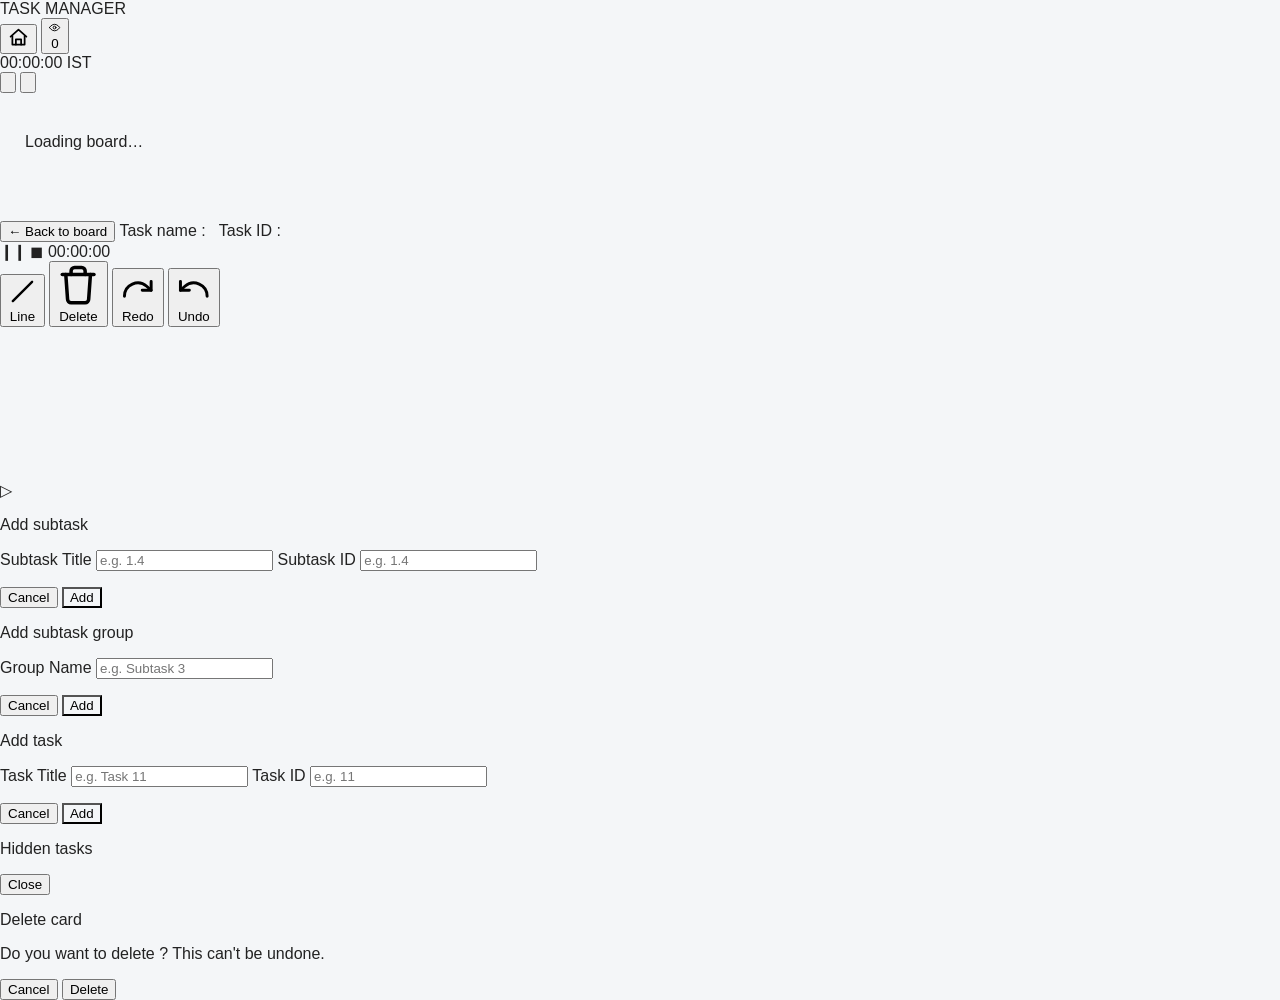
==== index.html @ 80aeee88 "Revise index.html for Task Manager QA Updated the HTML structure for the Task Manager with new eleme" ====
<!DOCTYPE html>
<html lang="en">
<head>
<meta charset="UTF-8">
<meta name="viewport" content="width=device-width, initial-scale=1.0">
<title>Task Manager QA</title>
<link rel="preconnect" href="https://fonts.googleapis.com">
<link href="https://fonts.googleapis.com/css2?family=Space+Grotesk:wght@500;600;700&family=Inter:wght@400;500;600&family=JetBrains+Mono:wght@400;500;700&display=swap" rel="stylesheet">
<link rel="stylesheet" href="style.css">
</head>
<body>

<div class="topbar">
    <div class="brand"><span class=""></span>TASK MANAGER</div>
    <div class="icon-bar">
      <button class="icon-btn" id="homeBtn" title="Home">
         <svg viewBox="0 0 24 24" fill="none" stroke="currentColor" stroke-width="2" stroke-linecap="round" stroke-linejoin="round" style="width:21px; height:21px;">
    <path d="M3 11l9-8 9 8"/>
    <path d="M5 10v10h14V10"/>
    <path d="M9 20v-6h6v6"/>
  </svg>
</button>
      <button class="icon-btn" id="eyeBtn" title="Hidden tasks">
        <svg viewBox="0 0 24 24" fill="none" stroke="currentColor" stroke-width="2" stroke-linecap="round" stroke-linejoin="round"><path d="M1 12s4-7 11-7 11 7 11 7-4 7-11 7-11-7-11-7z"/><circle cx="12" cy="12" r="3"/></svg>
        <span class="badge-count hidden" id="hiddenBadgeCount">0</span>
      </button>
      <div class="ist-clock">
        <span class="ist-time" id="istTime">00:00:00</span>
        <span class="ist-label">IST</span>
      </div>
      <button class="icon-btn" id="reportBtn" title="Reports">
        <svg viewBox="0 0 24 24" fill="none" stroke="currentColor" stroke-width="2" stroke-linecap="round" stroke-linejoin="round"><line x1="18" y1="20" x2="18" y2="10"/><line x1="12" y1="20" x2="12" y2="4"/><line x1="6" y1="20" x2="6" y2="14"/></svg>
      </button>
      <button class="icon-btn" id="settingsBtn" title="Settings">
        <svg viewBox="0 0 24 24" fill="none" stroke="currentColor" stroke-width="2" stroke-linecap="round" stroke-linejoin="round"><circle cx="12" cy="12" r="3"/><path d="M19.4 15a1.65 1.65 0 0 0 .33 1.82l.06.06a2 2 0 1 1-2.83 2.83l-.06-.06a1.65 1.65 0 0 0-1.82-.33 1.65 1.65 0 0 0-1 1.51V21a2 2 0 0 1-4 0v-.09A1.65 1.65 0 0 0 9 19.4a1.65 1.65 0 0 0-1.82.33l-.06.06a2 2 0 1 1-2.83-2.83l.06-.06a1.65 1.65 0 0 0 .33-1.82 1.65 1.65 0 0 0-1.51-1H3a2 2 0 0 1 0-4h.09A1.65 1.65 0 0 0 4.6 9a1.65 1.65 0 0 0-.33-1.82l-.06-.06a2 2 0 1 1 2.83-2.83l.06.06a1.65 1.65 0 0 0 1.82.33H9a1.65 1.65 0 0 0 1-1.51V3a2 2 0 0 1 4 0v.09a1.65 1.65 0 0 0 1 1.51 1.65 1.65 0 0 0 1.82-.33l.06-.06a2 2 0 1 1 2.83 2.83l-.06.06a1.65 1.65 0 0 0-.33 1.82V9a1.65 1.65 0 0 0 1.51 1H21a2 2 0 0 1 0 4h-.09a1.65 1.65 0 0 0-1.51 1z"/></svg>
      </button>
    </div>
  </div>
</div>

<div class="board" id="board">
  <div class="empty-hint" style="grid-column: 1 / -1; padding: 40px 0;">Loading board…</div>
</div>

<div class="detail-view hidden" id="detailView">
  <div class="detail-subheader">
    <button class="detail-back" id="detailBackBtn">&larr; Back to board</button>
    <span class="detail-field-label">Task name :</span>
    <span class="detail-field-value" id="detailTaskName">&nbsp;</span>
    <span class="detail-field-label">Task ID :</span>
    <span class="detail-field-value" id="detailTaskId">&nbsp;</span>
    <div class="status-dots">
      <span class="sdot filled-black"></span>
      <span class="sdot outline sicon">&#10073;&#10073;</span>
      <span class="sdot filled-black" style="background:transparent; color:var(--red);"><span class="sicon">&#9724;</span></span>
      <span class="sdot filled-black"></span>
      <span class="status-timer-pill" id="detailTimerPill">00:00:00</span>
    </div>
  </div>

  <div class="detail-body">
    <div class="subtask-sidebar" id="subtaskSidebar"></div>

    <div class="tool-rail">
      <button class="tool-btn" id="toolLine" data-tool="line">
        <svg viewBox="0 0 24 24" fill="none" stroke="currentColor" stroke-width="2" stroke-linecap="round"><line x1="4" y1="20" x2="20" y2="4"/></svg>
        Line
      </button>
      <button class="tool-btn" id="toolDelete" data-tool="delete">
        <svg viewBox="0 0 24 24" fill="none" stroke="currentColor" stroke-width="2" stroke-linecap="round" stroke-linejoin="round"><path d="M3 6h18"/><path d="M8 6V4a2 2 0 0 1 2-2h4a2 2 0 0 1 2 2v2"/><path d="M19 6l-1 14a2 2 0 0 1-2 2H8a2 2 0 0 1-2-2L5 6"/></svg>
        Delete
      </button>
      <button class="tool-btn" id="toolRedo">
        <svg viewBox="0 0 24 24" fill="none" stroke="currentColor" stroke-width="2" stroke-linecap="round" stroke-linejoin="round"><path d="M21 7v6h-6"/><path d="M3 17a9 9 0 0 1 15-6.7L21 13"/></svg>
        Redo
      </button>
      <button class="tool-btn" id="toolUndo">
        <svg viewBox="0 0 24 24" fill="none" stroke="currentColor" stroke-width="2" stroke-linecap="round" stroke-linejoin="round"><path d="M3 7v6h6"/><path d="M21 17a9 9 0 0 0-15-6.7L3 13"/></svg>
        Undo
      </button>
    </div>

    <div class="canvas-area">
      <canvas id="taskCanvas"></canvas>
    </div>

    <div class="detail-right-panel" id="detailRightPanel">
      <span class="panel-toggle" id="panelToggleIcon">&#9655;</span>
    </div>
  </div>
</div>

<div class="modal-overlay hidden" id="addSubtaskModal">
  <div class="modal-box">
    <p class="modal-title">Add subtask</p>
    <div class="modal-body">
      <label class="field-label" for="addSubtaskTitleInput">Subtask Title</label>
      <input type="text" class="field-input" id="addSubtaskTitleInput" placeholder="e.g. 1.4" />
      <label class="field-label" for="addSubtaskIdInput">Subtask ID</label>
      <input type="text" class="field-input mono" id="addSubtaskIdInput" placeholder="e.g. 1.4" />
      <p class="field-error" id="addSubtaskError"></p>
    </div>
    <div class="modal-actions">
      <button class="modal-cancel" id="addSubtaskModalCancel">Cancel</button>
      <button class="modal-confirm" id="addSubtaskModalConfirm" style="background:var(--blue);">Add</button>
    </div>
  </div>
</div>

<div class="modal-overlay hidden" id="addGroupModal">
  <div class="modal-box">
    <p class="modal-title">Add subtask group</p>
    <div class="modal-body">
      <label class="field-label" for="addGroupNameInput">Group Name</label>
      <input type="text" class="field-input" id="addGroupNameInput" placeholder="e.g. Subtask 3" />
      <p class="field-error" id="addGroupError"></p>
    </div>
    <div class="modal-actions">
      <button class="modal-cancel" id="addGroupModalCancel">Cancel</button>
      <button class="modal-confirm" id="addGroupModalConfirm" style="background:var(--blue);">Add</button>
    </div>
  </div>
</div>

<div class="modal-overlay hidden" id="addTaskModal">
  <div class="modal-box">
    <p class="modal-title">Add task</p>
    <div class="modal-body">
      <label class="field-label" for="addTaskTitleInput">Task Title</label>
      <input type="text" class="field-input" id="addTaskTitleInput" placeholder="e.g. Task 11" />
      <label class="field-label" for="addTaskIdInput">Task ID</label>
      <input type="number" class="field-input mono" id="addTaskIdInput" placeholder="e.g. 11" />
      <p class="field-error" id="addTaskError"></p>
    </div>
    <div class="modal-actions">
      <button class="modal-cancel" id="addTaskModalCancel">Cancel</button>
      <button class="modal-confirm" id="addTaskModalConfirm" style="background:var(--blue);">Add</button>
    </div>
  </div>
</div>

<div class="modal-overlay hidden" id="hiddenModal">
  <div class="modal-box">
    <p class="modal-title">Hidden tasks</p>
    <div class="hidden-list" id="hiddenList"></div>
    <div class="modal-actions">
      <button class="modal-cancel" id="hiddenModalClose">Close</button>
    </div>
  </div>
</div>

<div class="modal-overlay hidden" id="confirmModal">
  <div class="modal-box">
    <p class="modal-title">Delete card</p>
    <p class="modal-body">Do you want to delete <strong id="confirmModalTitle"></strong>? This can't be undone.</p>
    <div class="modal-actions">
      <button class="modal-cancel" id="confirmModalCancel">Cancel</button>
      <button class="modal-confirm" id="confirmModalConfirm">Delete</button>
    </div>
  </div>
</div>

<script src="script.js"></script>
</body>
</html>
---- style.css ----
/* =========================
BASIC SETTINGS
========================= */

* {
  box-sizing: border-box;
  }

body {
margin: 0;
font-family: Arial, sans-serif;
background: #f4f6f8;
color: #222;
}

/* =========================
HEADER
========================= */

.header {
background: #0b6bff;
color: white;
padding: 18px 30px;

```
display: flex;
justify-content: space-between;
align-items: center;
```

}

.header h1 {
margin: 0;
font-size: 22px;
}

.header p {
margin: 5px 0 0;
opacity: 0.8;
font-size: 13px;
}

.clear-all-btn,
.back-button {
background: white;
color: #0b6bff;
border: none;
padding: 10px 16px;
border-radius: 6px;
cursor: pointer;
font-weight: bold;
text-decoration: none;
}

/* =========================
ADD TASK
========================= */

.add-task-section {
padding: 25px;
display: flex;
justify-content: center;
gap: 10px;
}

.add-task-section input {
width: 320px;
padding: 12px;
border: 1px solid #ccc;
border-radius: 7px;
font-size: 15px;
}

.add-task-section button {
padding: 12px 20px;
border: none;
background: #0b6bff;
color: white;
border-radius: 7px;
cursor: pointer;
font-weight: bold;
}

/* =========================
TASK BOARD
========================= */

.board {
display: grid;
grid-template-columns: repeat(4, 1fr);
gap: 20px;
padding: 0 25px 30px;
}

.column {
background: white;
border-radius: 10px;
padding: 12px;
min-height: 400px;
box-shadow: 0 2px 10px rgba(0, 0, 0, 0.08);
}

/* =========================
COLUMN HEADERS
========================= */

.column-header {
padding: 12px;
border-radius: 7px;

```
display: flex;
justify-content: space-between;
align-items: center;
```

}

.column-header h2 {
margin: 0;
font-size: 16px;
}

.column-header span {
background: white;
color: #222;
padding: 4px 9px;
border-radius: 50%;
font-size: 12px;
font-weight: bold;
}

.backlog-header {
background: #ffdddd;
}

.assigned-header {
background: #ffe8b3;
}

.checkout-header {
background: #c9f7e5;
}

.completed-header {
background: #b8efc9;
}

/* =========================
TASK CARD
========================= */

.task-card {
background: #f8f9fa;
border: 1px solid #ddd;
padding: 15px;
border-radius: 8px;
margin-top: 12px;
transition: 0.2s;
}

.task-card:hover {
transform: translateY(-2px);
}

.task-card h3 {
margin: 0 0 8px;
color: #0b6bff;
cursor: pointer;
}

.task-card p {
margin: 0 0 12px;
font-size: 12px;
color: #666;
}

/* =========================
TASK BUTTONS
========================= */

.task-actions {
display: flex;
gap: 6px;
flex-wrap: wrap;
}

.task-actions button {
border: none;
padding: 7px 10px;
border-radius: 5px;
cursor: pointer;
font-size: 12px;
}

.move-button {
background: #0b6bff;
color: white;
}

.delete-button {
background: #e5484d;
color: white;
}

/* =========================
TASK DETAILS PAGE
========================= */

.details-container {
display: flex;
justify-content: center;
padding: 50px 20px;
}

.details-card {
background: white;
width: 100%;
max-width: 550px;
padding: 30px;
border-radius: 12px;
box-shadow: 0 3px 15px rgba(0, 0, 0, 0.1);
}

.details-card h2 {
margin-top: 0;
color: #0b6bff;
}

.detail-row {
padding: 15px 0;
border-bottom: 1px solid #eee;

```
display: flex;
justify-content: space-between;
```

}

.back-main-btn {
margin-top: 25px;
padding: 11px 18px;
border: none;
background: #0b6bff;
color: white;
border-radius: 6px;
cursor: pointer;
}

/* =========================
MOBILE RESPONSIVE
========================= */

@media (max-width: 1000px) {
.board {
grid-template-columns: repeat(2, 1fr);
}
}

@media (max-width: 600px) {

```
.header {
    padding: 15px;
}

.board {
    grid-template-columns: 1fr;
    padding: 0 15px 20px;
}

.add-task-section {
    flex-direction: column;
    padding: 20px 15px;
}

.add-task-section input {
    width: 100%;
}
```

}
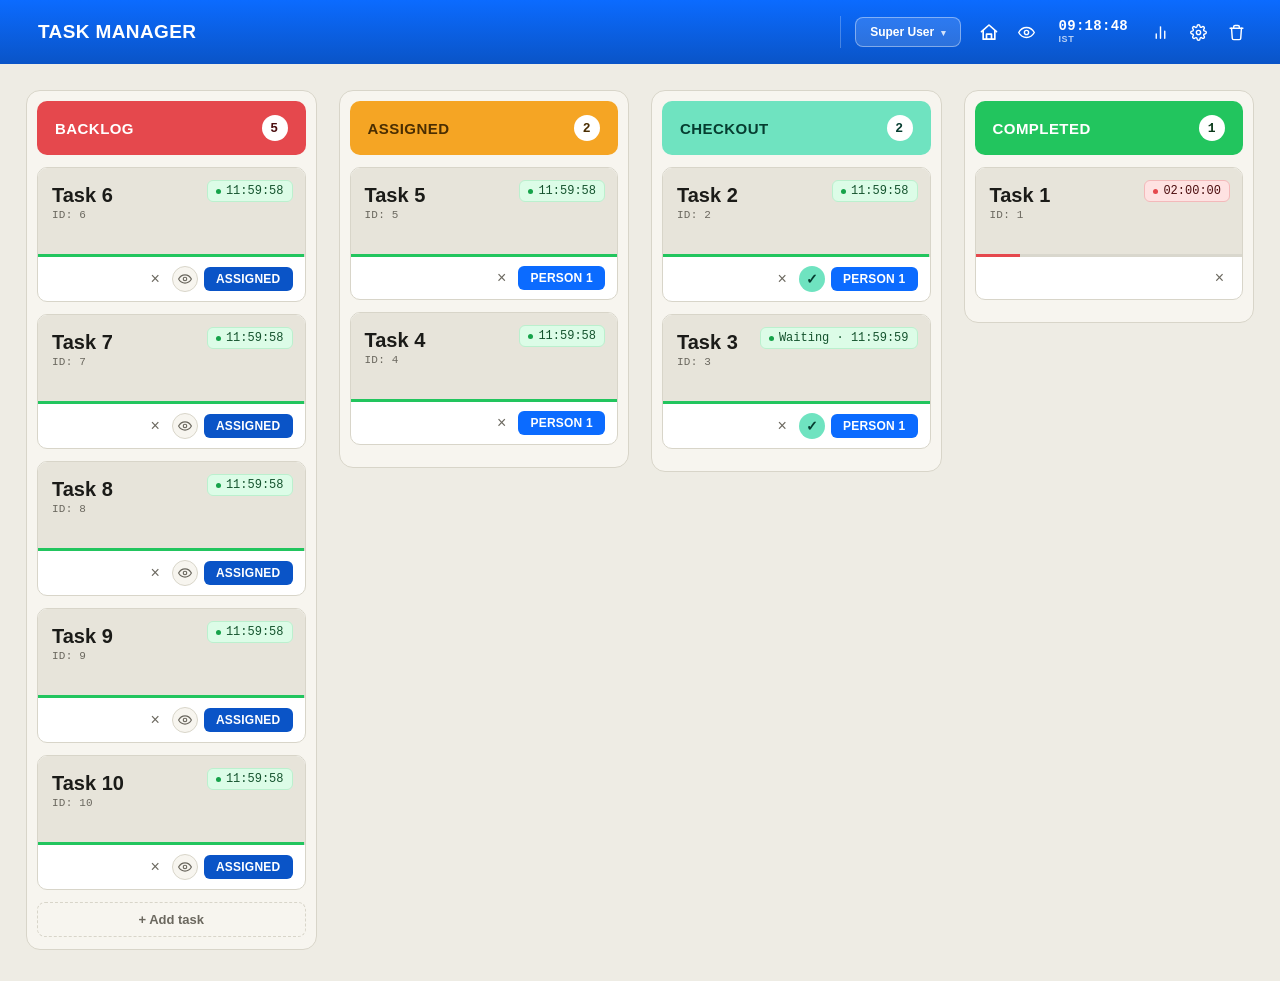
==== commit e8761d8e: "Add files via upload" ====
--- a/index.html
+++ b/index.html
@@ -11,8 +11,15 @@
 <body>
 
 <div class="topbar">
-    <div class="brand"><span class=""></span>TASK MANAGER</div>
+    <div class="brand" id="brandLogo" title="Go to board"><span class=""></span>TASK MANAGER</div>
     <div class="icon-bar">
+      <div class="role-toggle" id="roleToggle">
+        <button class="role-locked-btn" id="roleLockedBtn">Super User</button>
+        <div class="role-options hidden" id="roleOptions">
+          <button class="role-btn" id="roleSuperBtn" data-role="super">Super User</button>
+          <button class="role-btn" id="roleUserBtn" data-role="user">User</button>
+        </div>
+      </div>
       <button class="icon-btn" id="homeBtn" title="Home">
          <svg viewBox="0 0 24 24" fill="none" stroke="currentColor" stroke-width="2" stroke-linecap="round" stroke-linejoin="round" style="width:21px; height:21px;">
     <path d="M3 11l9-8 9 8"/>
@@ -34,6 +41,10 @@
       <button class="icon-btn" id="settingsBtn" title="Settings">
         <svg viewBox="0 0 24 24" fill="none" stroke="currentColor" stroke-width="2" stroke-linecap="round" stroke-linejoin="round"><circle cx="12" cy="12" r="3"/><path d="M19.4 15a1.65 1.65 0 0 0 .33 1.82l.06.06a2 2 0 1 1-2.83 2.83l-.06-.06a1.65 1.65 0 0 0-1.82-.33 1.65 1.65 0 0 0-1 1.51V21a2 2 0 0 1-4 0v-.09A1.65 1.65 0 0 0 9 19.4a1.65 1.65 0 0 0-1.82.33l-.06.06a2 2 0 1 1-2.83-2.83l.06-.06a1.65 1.65 0 0 0 .33-1.82 1.65 1.65 0 0 0-1.51-1H3a2 2 0 0 1 0-4h.09A1.65 1.65 0 0 0 4.6 9a1.65 1.65 0 0 0-.33-1.82l-.06-.06a2 2 0 1 1 2.83-2.83l.06.06a1.65 1.65 0 0 0 1.82.33H9a1.65 1.65 0 0 0 1-1.51V3a2 2 0 0 1 4 0v.09a1.65 1.65 0 0 0 1 1.51 1.65 1.65 0 0 0 1.82-.33l.06-.06a2 2 0 1 1 2.83 2.83l-.06.06a1.65 1.65 0 0 0-.33 1.82V9a1.65 1.65 0 0 0 1.51 1H21a2 2 0 0 1 0 4h-.09a1.65 1.65 0 0 0-1.51 1z"/></svg>
       </button>
+      <button class="icon-btn" id="trashBtn" title="Deleted tasks">
+        <svg viewBox="0 0 24 24" fill="none" stroke="currentColor" stroke-width="2" stroke-linecap="round" stroke-linejoin="round"><path d="M3 6h18"/><path d="M8 6V4a2 2 0 0 1 2-2h4a2 2 0 0 1 2 2v2"/><path d="M19 6l-1 14a2 2 0 0 1-2 2H8a2 2 0 0 1-2-2L5 6"/></svg>
+        <span class="badge-count hidden" id="trashBadgeCount">0</span>
+      </button>
     </div>
   </div>
 </div>
@@ -44,7 +55,6 @@
 
 <div class="detail-view hidden" id="detailView">
   <div class="detail-subheader">
-    <button class="detail-back" id="detailBackBtn">&larr; Back to board</button>
     <span class="detail-field-label">Task name :</span>
     <span class="detail-field-value" id="detailTaskName">&nbsp;</span>
     <span class="detail-field-label">Task ID :</span>
@@ -54,8 +64,16 @@
       <span class="sdot outline sicon">&#10073;&#10073;</span>
       <span class="sdot filled-black" style="background:transparent; color:var(--red);"><span class="sicon">&#9724;</span></span>
       <span class="sdot filled-black"></span>
-      <span class="status-timer-pill" id="detailTimerPill">00:00:00</span>
-    </div>
+    </div>
+  </div>
+
+  <div class="measure-toolbar">
+    <span class="measure-label">Task timer:</span>
+    <span class="measure-timer-display" id="measureTimerDisplay">00:00:00</span>
+    <button class="measure-btn" id="measureStartBtn">Start</button>
+    <button class="measure-btn" id="measurePauseBtn" disabled>Pause</button>
+    <button class="measure-btn" id="measureStopBtn" disabled>Stop</button>
+    <button class="measure-btn" id="measureResetBtn">Reset</button>
   </div>
 
   <div class="detail-body">
@@ -149,13 +167,70 @@
   </div>
 </div>
 
+<div class="modal-overlay hidden" id="trashModal">
+  <div class="modal-box">
+    <p class="modal-title">Deleted tasks</p>
+    <div class="hidden-list" id="trashList"></div>
+    <div class="modal-actions">
+      <button class="modal-cancel" id="trashModalClose">Close</button>
+    </div>
+  </div>
+</div>
+
 <div class="modal-overlay hidden" id="confirmModal">
   <div class="modal-box">
     <p class="modal-title">Delete card</p>
-    <p class="modal-body">Do you want to delete <strong id="confirmModalTitle"></strong>? This can't be undone.</p>
+    <p class="modal-body">Do you want to delete <strong id="confirmModalTitle"></strong>? It will be moved to the trash.</p>
     <div class="modal-actions">
       <button class="modal-cancel" id="confirmModalCancel">Cancel</button>
       <button class="modal-confirm" id="confirmModalConfirm">Delete</button>
+    </div>
+  </div>
+</div>
+
+<div class="modal-overlay hidden" id="assignRequiredModal">
+  <div class="modal-box">
+    <p class="modal-title">Task not assigned</p>
+    <p class="modal-body">Please assign this task before drawing on the canvas.</p>
+    <div class="modal-actions">
+      <button class="modal-confirm" id="assignRequiredOk" style="background:var(--blue);">OK</button>
+    </div>
+  </div>
+</div>
+
+<div class="modal-overlay hidden" id="reportModal">
+  <div class="modal-box modal-box-lg">
+    <p class="modal-title">Board report</p>
+    <div class="modal-scroll-body">
+      <div id="reportSummary"></div>
+
+      <p class="report-section-title">Shifts</p>
+      <div class="shift-add-row">
+        <div class="shift-field">
+          <label for="shiftFromInput">From</label>
+          <input type="time" id="shiftFromInput" />
+        </div>
+        <div class="shift-field">
+          <label for="shiftToInput">To</label>
+          <input type="time" id="shiftToInput" />
+        </div>
+        <button class="add-shift-btn" id="addShiftBtn">+ Add Shift</button>
+      </div>
+      <p class="shift-error" id="shiftError"></p>
+      <div class="shift-list" id="shiftList"></div>
+    </div>
+    <div class="modal-actions">
+      <button class="modal-cancel" id="reportModalClose">Close</button>
+    </div>
+  </div>
+</div>
+
+<div class="modal-overlay hidden" id="permissionNoticeModal">
+  <div class="modal-box">
+    <p class="modal-title">Permission required</p>
+    <p class="modal-body" id="permissionNoticeBody">Only Super User can do this.</p>
+    <div class="modal-actions">
+      <button class="modal-confirm" id="permissionNoticeOk" style="background:var(--blue);">OK</button>
     </div>
   </div>
 </div>
--- a/style.css
+++ b/style.css
@@ -1,284 +1,829 @@
-/* =========================
-BASIC SETTINGS
-========================= */
-
-* {
-  box-sizing: border-box;
-  }
-
-body {
-margin: 0;
-font-family: Arial, sans-serif;
-background: #f4f6f8;
-color: #222;
-}
-
-/* =========================
-HEADER
-========================= */
-
-.header {
-background: #0b6bff;
-color: white;
-padding: 18px 30px;
-
-```
-display: flex;
-justify-content: space-between;
-align-items: center;
-```
-
-}
-
-.header h1 {
-margin: 0;
-font-size: 22px;
-}
-
-.header p {
-margin: 5px 0 0;
-opacity: 0.8;
-font-size: 13px;
-}
-
-.clear-all-btn,
-.back-button {
-background: white;
-color: #0b6bff;
-border: none;
-padding: 10px 16px;
-border-radius: 6px;
-cursor: pointer;
-font-weight: bold;
-text-decoration: none;
-}
-
-/* =========================
-ADD TASK
-========================= */
-
-.add-task-section {
-padding: 25px;
-display: flex;
-justify-content: center;
-gap: 10px;
-}
-
-.add-task-section input {
-width: 320px;
-padding: 12px;
-border: 1px solid #ccc;
-border-radius: 7px;
-font-size: 15px;
-}
-
-.add-task-section button {
-padding: 12px 20px;
-border: none;
-background: #0b6bff;
-color: white;
-border-radius: 7px;
-cursor: pointer;
-font-weight: bold;
-}
-
-/* =========================
-TASK BOARD
-========================= */
-
-.board {
-display: grid;
-grid-template-columns: repeat(4, 1fr);
-gap: 20px;
-padding: 0 25px 30px;
-}
-
-.column {
-background: white;
-border-radius: 10px;
-padding: 12px;
-min-height: 400px;
-box-shadow: 0 2px 10px rgba(0, 0, 0, 0.08);
-}
-
-/* =========================
-COLUMN HEADERS
-========================= */
-
-.column-header {
-padding: 12px;
-border-radius: 7px;
-
-```
-display: flex;
-justify-content: space-between;
-align-items: center;
-```
-
-}
-
-.column-header h2 {
-margin: 0;
-font-size: 16px;
-}
-
-.column-header span {
-background: white;
-color: #222;
-padding: 4px 9px;
-border-radius: 50%;
-font-size: 12px;
-font-weight: bold;
-}
-
-.backlog-header {
-background: #ffdddd;
-}
-
-.assigned-header {
-background: #ffe8b3;
-}
-
-.checkout-header {
-background: #c9f7e5;
-}
-
-.completed-header {
-background: #b8efc9;
-}
-
-/* =========================
-TASK CARD
-========================= */
-
-.task-card {
-background: #f8f9fa;
-border: 1px solid #ddd;
-padding: 15px;
-border-radius: 8px;
-margin-top: 12px;
-transition: 0.2s;
-}
-
-.task-card:hover {
-transform: translateY(-2px);
-}
-
-.task-card h3 {
-margin: 0 0 8px;
-color: #0b6bff;
-cursor: pointer;
-}
-
-.task-card p {
-margin: 0 0 12px;
-font-size: 12px;
-color: #666;
-}
-
-/* =========================
-TASK BUTTONS
-========================= */
-
-.task-actions {
-display: flex;
-gap: 6px;
-flex-wrap: wrap;
-}
-
-.task-actions button {
-border: none;
-padding: 7px 10px;
-border-radius: 5px;
-cursor: pointer;
-font-size: 12px;
-}
-
-.move-button {
-background: #0b6bff;
-color: white;
-}
-
-.delete-button {
-background: #e5484d;
-color: white;
-}
-
-/* =========================
-TASK DETAILS PAGE
-========================= */
-
-.details-container {
-display: flex;
-justify-content: center;
-padding: 50px 20px;
-}
-
-.details-card {
-background: white;
-width: 100%;
-max-width: 550px;
-padding: 30px;
-border-radius: 12px;
-box-shadow: 0 3px 15px rgba(0, 0, 0, 0.1);
-}
-
-.details-card h2 {
-margin-top: 0;
-color: #0b6bff;
-}
-
-.detail-row {
-padding: 15px 0;
-border-bottom: 1px solid #eee;
-
-```
-display: flex;
-justify-content: space-between;
-```
-
-}
-
-.back-main-btn {
-margin-top: 25px;
-padding: 11px 18px;
-border: none;
-background: #0b6bff;
-color: white;
-border-radius: 6px;
-cursor: pointer;
-}
-
-/* =========================
-MOBILE RESPONSIVE
-========================= */
-
-@media (max-width: 1000px) {
-.board {
-grid-template-columns: repeat(2, 1fr);
-}
-}
-
-@media (max-width: 600px) {
-
-```
-.header {
-    padding: 15px;
-}
-
-.board {
-    grid-template-columns: 1fr;
-    padding: 0 15px 20px;
-}
-
-.add-task-section {
-    flex-direction: column;
-    padding: 20px 15px;
-}
-
-.add-task-section input {
-    width: 100%;
-}
-```
-
-}
+:root{
+    --bg: #EEECE4;
+    --panel: #F7F5EF;
+    --card: #FFFFFF;
+    --card-body: #E7E4DA;
+    --ink: #1B1B18;
+    --ink-soft: #6B685F;
+    --line: #D8D5C9;
+    --blue: #0B6BFF;
+    --blue-dark: #0A54C7;
+
+    --red: #E5484D;
+    --red-ink: #4B0D0F;
+    --amber: #F5A524;
+    --amber-ink: #4A2E02;
+    --mint: #6FE3C0;
+    --mint-ink: #063D30;
+    --green: #22C55E;
+    --green-ink: #0B3A1B;
+  }
+
+  *{box-sizing:border-box;}
+  html,body{margin:0;padding:0;}
+  body{
+    background:var(--bg);
+    font-family:'Inter',sans-serif;
+    color:var(--ink);
+    min-height:100vh;
+  }
+
+  .topbar{
+    background:var(--blue);
+    background-image:linear-gradient(180deg,var(--blue),var(--blue-dark));
+    padding:16px 28px;
+    display:flex;
+    align-items:center;
+    justify-content:space-between;
+    color:#fff;
+  }
+  .topbar .brand{
+    display:flex;
+    align-items:center;
+    gap:10px;
+    font-family:'Space Grotesk',sans-serif;
+    font-weight:700;
+    font-size:19px;
+    letter-spacing:0.02em;
+    cursor:pointer;
+  }
+  .brand .dot{
+    width:9px;height:9px;border-radius:50%;
+    background:#fff;
+    animation:pulse 1.6s ease-in-out infinite;
+  }
+  @keyframes pulse{
+    0%,100%{opacity:1; box-shadow:0 0 0 0 rgba(255,255,255,0.5);}
+    50%{opacity:0.55; box-shadow:0 0 0 6px rgba(255,255,255,0);}
+  }
+  .topbar .clock{
+    font-family:'JetBrains Mono',monospace;
+    font-size:14px;
+    letter-spacing:0.03em;
+    opacity:0.92;
+  }
+
+  .icon-bar{
+    display:flex;
+    align-items:center;
+    gap:6px;
+    margin-left:6px;
+    padding-left:14px;
+    border-left:1px solid rgba(255,255,255,0.25);
+  }
+  .icon-btn{
+    width:32px; height:32px;
+    border-radius:8px;
+    border:none;
+    background:transparent;
+    color:#fff;
+    display:flex;
+    align-items:center;
+    justify-content:center;
+    cursor:pointer;
+    transition:background 0.15s ease;
+  }
+  .icon-btn:hover{ background:rgba(255,255,255,0.16); }
+  .icon-btn svg{ width:17px; height:17px; }
+
+  .role-toggle{
+    position:relative;
+    margin-right:6px;
+  }
+  .role-locked-btn{
+    border:1px solid rgba(255,255,255,0.4);
+    background:rgba(255,255,255,0.14);
+    color:#fff;
+    font-size:12px;
+    font-weight:600;
+    padding:7px 14px;
+    border-radius:8px;
+    cursor:pointer;
+    white-space:nowrap;
+  }
+  .role-locked-btn:hover{ background:rgba(255,255,255,0.22); }
+  .role-caret{ font-size:9px; margin-left:3px; opacity:0.8; }
+  .role-options{
+    position:absolute;
+    top:calc(100% + 6px);
+    right:0;
+    background:#fff;
+    border:1px solid var(--line);
+    border-radius:9px;
+    box-shadow:0 8px 20px rgba(0,0,0,0.18);
+    padding:4px;
+    display:flex;
+    flex-direction:column;
+    gap:2px;
+    z-index:50;
+    min-width:130px;
+  }
+  .role-options.hidden{ display:none; }
+  .role-btn{
+    border:none;
+    background:transparent;
+    color:var(--ink);
+    font-size:12px;
+    font-weight:600;
+    padding:8px 12px;
+    border-radius:7px;
+    cursor:pointer;
+    text-align:left;
+    white-space:nowrap;
+  }
+  .role-btn:hover{ background:var(--panel); }
+  .role-btn.active{ background:var(--blue); color:#fff; }
+
+  .ist-clock{
+    display:flex;
+    flex-direction:column;
+    align-items:flex-start;
+    line-height:1.1;
+    padding:0 10px;
+  }
+  .ist-clock .ist-time{
+    font-family:'JetBrains Mono',monospace;
+    font-size:14px;
+    font-weight:600;
+    color:#fff;
+    letter-spacing:0.02em;
+  }
+  .ist-clock .ist-label{
+    font-size:9px;
+    font-weight:600;
+    letter-spacing:0.06em;
+    color:rgba(255,255,255,0.7);
+    text-transform:uppercase;
+  }
+
+  .board{
+    display:grid;
+    grid-template-columns:repeat(4,minmax(240px,1fr));
+    gap:22px;
+    padding:26px;
+    align-items:start;
+  }
+  @media (max-width:1000px){
+    .board{grid-template-columns:repeat(2,1fr);}
+  }
+  @media (max-width:640px){
+    .board{grid-template-columns:1fr;}
+  }
+
+  .col{
+    background:var(--panel);
+    border-radius:14px;
+    border:1px solid var(--line);
+    padding:10px;
+    min-height:120px;
+    transition:background 0.15s ease;
+  }
+  .col.dragover{
+    background:#E4F0FF;
+    outline:2px dashed var(--blue);
+    outline-offset:-2px;
+  }
+
+  .col-header{
+    display:flex;
+    align-items:center;
+    justify-content:space-between;
+    padding:14px 18px;
+    border-radius:10px;
+    margin-bottom:12px;
+    font-family:'Space Grotesk',sans-serif;
+    font-weight:600;
+    font-size:15px;
+    letter-spacing:0.03em;
+    text-transform:uppercase;
+  }
+  .col-header .count{
+    width:26px;height:26px;
+    border-radius:50%;
+    background:#fff;
+    display:flex;
+    align-items:center;
+    justify-content:center;
+    font-family:'JetBrains Mono',monospace;
+    font-weight:700;
+    font-size:13px;
+  }
+
+  .col[data-status="red"] .col-header{ background:var(--red); color:#fff; }
+  .col[data-status="red"] .col-header .count{ color:var(--red-ink); }
+  .col[data-status="amber"] .col-header{ background:var(--amber); color:var(--amber-ink); }
+  .col[data-status="amber"] .col-header .count{ color:var(--amber-ink); }
+  .col[data-status="mint"] .col-header{ background:var(--mint); color:var(--mint-ink); }
+  .col[data-status="mint"] .col-header .count{ color:var(--mint-ink); }
+  .col[data-status="green"] .col-header{ background:var(--green); color:#fff; }
+  .col[data-status="green"] .col-header .count{ color:var(--green-ink); }
+
+  .card{
+    background:var(--card);
+    border:1px solid var(--line);
+    border-radius:10px;
+    margin-bottom:12px;
+    cursor:grab;
+    overflow:hidden;
+    transition:box-shadow 0.15s ease, transform 0.15s ease, border-color 0.15s ease;
+  }
+  .card:active{cursor:grabbing;}
+  .card:hover{
+    box-shadow:0 4px 14px rgba(0,0,0,0.08);
+    border-color:#B9B5A5;
+  }
+  .card.dragging{
+    opacity:0.4;
+  }
+
+  .card-top{
+    background:var(--card-body);
+    padding:16px 14px 22px;
+    position:relative;
+  }
+  .check-badge{
+    width:26px; height:26px;
+    border-radius:50%;
+    background:var(--mint);
+    color:var(--mint-ink);
+    display:flex;
+    align-items:center;
+    justify-content:center;
+    font-size:14px;
+    font-weight:700;
+    line-height:1;
+    border:none;
+    cursor:pointer;
+    padding:0;
+    flex-shrink:0;
+  }
+  .check-badge:hover{ filter:brightness(1.08); }
+
+  .eye-badge{
+    width:26px; height:26px;
+    border-radius:50%;
+    background:var(--panel);
+    border:1px solid var(--line);
+    color:var(--ink-soft);
+    display:flex;
+    align-items:center;
+    justify-content:center;
+    cursor:pointer;
+    padding:0;
+    flex-shrink:0;
+  }
+  .eye-badge svg{ width:14px; height:14px; }
+  .eye-badge:hover{ background:var(--blue); border-color:var(--blue); color:#fff; }
+
+  .icon-btn{ position:relative; }
+  .icon-btn .badge-count{
+    position:absolute;
+    top:1px; right:1px;
+    min-width:15px; height:15px;
+    padding:0 3px;
+    border-radius:8px;
+    background:var(--red);
+    color:#fff;
+    font-size:10px;
+    font-weight:700;
+    line-height:15px;
+    text-align:center;
+  }
+
+  .hidden-list{ max-height:280px; overflow-y:auto; }
+  .hidden-item{
+    display:flex;
+    align-items:center;
+    justify-content:space-between;
+    gap:10px;
+    padding:9px 0;
+    border-bottom:1px solid var(--line);
+  }
+  .hidden-item:last-child{ border-bottom:none; }
+  .hidden-item-title{
+    font-weight:600;
+    font-size:14px;
+  }
+  .hidden-item-col{
+    font-size:11px;
+    color:var(--ink-soft);
+    text-transform:uppercase;
+    letter-spacing:0.03em;
+  }
+  .restore-btn{
+    border:none;
+    background:var(--blue);
+    color:#fff;
+    font-size:12px;
+    font-weight:600;
+    padding:6px 12px;
+    border-radius:7px;
+    cursor:pointer;
+    flex-shrink:0;
+  }
+  .restore-btn:hover{ background:var(--blue-dark); }
+  .hidden-item-actions{ display:flex; gap:6px; flex-shrink:0; }
+  .delete-forever-btn{
+    border:none;
+    background:var(--red);
+    color:#fff;
+    font-size:12px;
+    font-weight:600;
+    padding:6px 12px;
+    border-radius:7px;
+    cursor:pointer;
+    flex-shrink:0;
+  }
+  .delete-forever-btn:hover{ background:#c93f43; }
+  .card-title{
+    font-family:'Space Grotesk',sans-serif;
+    font-weight:600;
+    font-size:20px;
+    margin:0 0 2px;
+  }
+  .card-id{
+    font-family:'JetBrains Mono',monospace;
+    font-size:11px;
+    color:var(--ink-soft);
+    margin:0 0 14px;
+    letter-spacing:0.02em;
+  }
+  .timer{
+    position:absolute;
+    top:12px; right:12px;
+    background:#DCFCE7;
+    border:1px solid #BBF0CE;
+    border-radius:6px;
+    padding:3px 8px;
+    font-family:'JetBrains Mono',monospace;
+    font-size:12px;
+    font-weight:500;
+    color:#14532D;
+    display:flex;
+    align-items:center;
+    gap:5px;
+  }
+  .timer.low{ background:#FEE2E2; color:var(--red-ink); border-color:#F3B9BA; }
+  .timer .tdot{
+    width:5px;height:5px;border-radius:50%;
+    background:#16A34A;
+  }
+  .timer.low .tdot{
+    background:var(--red);
+    animation:pulse 1s ease-in-out infinite;
+  }
+
+  .progress-track{
+    position:absolute;
+    left:0; bottom:0;
+    width:100%; height:3px;
+    background:rgba(0,0,0,0.06);
+  }
+  .progress-fill{
+    height:100%;
+    background:#22C55E;
+    transition:width 1s linear, background 0.3s ease;
+  }
+  .progress-fill.low{ background:var(--red); }
+
+  .card-bottom{
+    display:flex;
+    justify-content:flex-end;
+    align-items:center;
+    padding:9px 12px;
+    gap:6px;
+  }
+  .tag{
+    font-size:12px;
+    font-weight:600;
+    letter-spacing:0.02em;
+    color:#fff;
+    background:var(--blue);
+    padding:5px 12px;
+    border-radius:6px;
+    text-transform:uppercase;
+    border:none;
+    cursor:pointer;
+  }
+  .tag:hover{ filter:brightness(1.1); }
+  .tag.me{ background:var(--blue-dark); }
+  .remove-btn{
+    border:none;
+    background:transparent;
+    color:var(--ink-soft);
+    font-size:16px;
+    line-height:1;
+    cursor:pointer;
+    padding:4px 6px;
+    border-radius:6px;
+  }
+  .remove-btn:hover{ background:rgba(0,0,0,0.06); color:var(--red); }
+
+  .add-trigger-btn{
+    display:block;
+    width:100%;
+    margin:4px 0 2px;
+    border:1px dashed var(--line);
+    background:transparent;
+    color:var(--ink-soft);
+    font-weight:600;
+    font-size:13px;
+    padding:9px 0;
+    border-radius:8px;
+    cursor:pointer;
+  }
+  .add-trigger-btn:hover{ background:var(--card-body); color:var(--ink); border-color:#B9B5A5; }
+
+  .field-label{
+    display:block;
+    font-size:12px;
+    font-weight:600;
+    color:var(--ink-soft);
+    margin-bottom:4px;
+  }
+  .field-input{
+    width:100%;
+    border:1px solid var(--line);
+    border-radius:8px;
+    padding:8px 10px;
+    font-family:'Inter',sans-serif;
+    font-size:13px;
+    background:#fff;
+    outline:none;
+    margin-bottom:14px;
+  }
+  .field-input:focus{ border-color:var(--blue); }
+  .field-input.mono{ font-family:'JetBrains Mono',monospace; }
+  .field-error{
+    color:var(--red);
+    font-size:12px;
+    margin:-8px 0 4px;
+    display:none;
+  }
+  .field-error.show{ display:block; }
+
+  .empty-hint{
+    text-align:center;
+    color:var(--ink-soft);
+    font-size:12px;
+    padding:14px 4px 6px;
+  }
+
+  .hidden{ display:none !important; }
+
+  .modal-overlay{
+    position:fixed;
+    inset:0;
+    background:rgba(27,27,24,0.45);
+    display:flex;
+    align-items:center;
+    justify-content:center;
+    z-index:100;
+  }
+  .modal-overlay.hidden{ display:none; }
+  .modal-box{
+    background:#fff;
+    border-radius:14px;
+    padding:22px 22px 18px;
+    width:min(320px, 90vw);
+    box-shadow:0 12px 32px rgba(0,0,0,0.18);
+  }
+  .modal-box.modal-box-lg{
+    width:min(640px, 92vw);
+    max-height:85vh;
+    display:flex;
+    flex-direction:column;
+  }
+  .modal-box-lg .modal-scroll-body{
+    overflow-y:auto;
+    flex:1;
+  }
+  .report-summary-row{
+    display:flex;
+    justify-content:space-between;
+    padding:6px 0;
+  }
+  .report-summary-total{
+    display:flex;
+    justify-content:space-between;
+    padding:4px 0 12px;
+    border-bottom:1px solid var(--line);
+    margin-bottom:8px;
+    font-weight:700;
+  }
+  .report-section-title{
+    font-family:'Space Grotesk',sans-serif;
+    font-weight:600;
+    font-size:15px;
+    margin:18px 0 10px;
+  }
+  .shift-add-row{
+    display:flex;
+    align-items:flex-end;
+    gap:10px;
+    flex-wrap:wrap;
+    margin-bottom:16px;
+  }
+  .shift-field{ display:flex; flex-direction:column; gap:4px; }
+  .shift-field label{ font-size:11px; font-weight:600; color:var(--ink-soft); }
+  .shift-field input{
+    border:1px solid var(--line);
+    border-radius:8px;
+    padding:7px 9px;
+    font-family:'JetBrains Mono',monospace;
+    font-size:13px;
+  }
+  .add-shift-btn{
+    border:none;
+    background:var(--blue);
+    color:#fff;
+    font-weight:600;
+    font-size:13px;
+    padding:8px 16px;
+    border-radius:8px;
+    cursor:pointer;
+    height:34px;
+  }
+  .add-shift-btn:hover{ background:var(--blue-dark); }
+  .shift-error{
+    color:var(--red);
+    font-size:12px;
+    margin:-10px 0 10px;
+    display:none;
+  }
+  .shift-error.show{ display:block; }
+  .shift-list{ display:flex; flex-direction:column; gap:8px; }
+  .shift-item{
+    display:flex;
+    align-items:center;
+    justify-content:space-between;
+    background:var(--panel);
+    border:1px solid var(--line);
+    border-radius:8px;
+    padding:9px 12px;
+  }
+  .shift-item-range{
+    font-family:'JetBrains Mono',monospace;
+    font-weight:700;
+    font-size:13px;
+  }
+  .shift-item-remove{
+    border:none;
+    background:transparent;
+    color:var(--ink-soft);
+    font-size:15px;
+    cursor:pointer;
+    padding:2px 6px;
+  }
+  .shift-item-remove:hover{ color:var(--red); }
+  .modal-title{
+    font-family:'Space Grotesk',sans-serif;
+    font-weight:600;
+    font-size:17px;
+    margin:0 0 8px;
+  }
+  .modal-body{
+    font-size:14px;
+    color:var(--ink-soft);
+    margin:0 0 20px;
+    line-height:1.45;
+  }
+  .modal-body strong{ color:var(--ink); }
+  .modal-actions{
+    display:flex;
+    justify-content:flex-end;
+    gap:10px;
+  }
+  .modal-actions button{
+    border:none;
+    border-radius:8px;
+    padding:9px 16px;
+    font-size:13px;
+    font-weight:600;
+    cursor:pointer;
+  }
+  .modal-cancel{
+    background:var(--panel);
+    color:var(--ink);
+  }
+  .modal-cancel:hover{ background:var(--card-body); }
+  .modal-confirm{
+    background:var(--red);
+    color:#fff;
+  }
+  .modal-confirm:hover{ background:#c93f43; }  /* ===== Task detail view ===== */
+  .detail-view{
+    display:flex;
+    flex-direction:column;
+    height:calc(100vh - 58px);
+  }
+  .detail-subheader{
+    background:#E4E2D8;
+    border-bottom:1px solid var(--line);
+    padding:12px 20px;
+    display:flex;
+    align-items:center;
+    gap:22px;
+    font-size:14px;
+  }
+  .measure-toolbar{
+    display:flex;
+    align-items:center;
+    justify-content:center;
+    gap:10px;
+    padding:8px 20px;
+    background:#F1EFE6;
+    border-bottom:1px solid var(--line);
+    font-size:13px;
+  }
+  .measure-label{ color:var(--ink-soft); font-weight:600; }
+  .measure-timer-display{
+    font-family:'JetBrains Mono',monospace;
+    font-weight:700;
+    font-size:14px;
+    padding:4px 10px;
+    background:#fff;
+    border:1px solid var(--line);
+    border-radius:6px;
+    min-width:92px;
+    text-align:center;
+  }
+  .measure-btn{
+    border:1px solid var(--line);
+    background:#fff;
+    border-radius:6px;
+    padding:6px 12px;
+    font-size:12px;
+    font-weight:600;
+    cursor:pointer;
+    color:var(--ink);
+  }
+  .measure-btn:hover:not(:disabled){ background:var(--card-body); }
+  .measure-btn:disabled{ opacity:0.45; cursor:not-allowed; }
+  .detail-field-label{ color:var(--ink-soft); }
+  .detail-field-value{ font-weight:600; }
+  .status-dots{ display:flex; align-items:center; gap:5px; margin-left:auto; }
+  .status-dots .sdot{
+    width:16px; height:16px; border-radius:50%;
+    display:flex; align-items:center; justify-content:center;
+  }
+  .status-dots .sdot.filled-black{ background:#1B1B18; }
+  .status-dots .sdot.outline{ background:#fff; border:1px solid var(--line); }
+  .status-dots .sbar{
+    width:9px; height:9px; background:var(--red);
+  }
+  .status-dots .sicon{ color:var(--red); font-size:11px; font-weight:900; line-height:1; }
+
+  .detail-body{
+    flex:1;
+    display:flex;
+    min-height:0;
+  }
+
+  .subtask-sidebar{
+    width:250px;
+    flex-shrink:0;
+    background:var(--panel);
+    border-right:1px solid var(--line);
+    overflow-y:auto;
+    padding-bottom:12px;
+  }
+  .subtask-group-header{
+    background:var(--blue);
+    color:#fff;
+    display:flex;
+    align-items:center;
+    justify-content:space-between;
+    padding:10px 14px;
+    font-family:'Space Grotesk',sans-serif;
+    font-weight:600;
+    font-size:14px;
+    cursor:pointer;
+  }
+  .subtask-group-header .count{
+    width:22px; height:22px;
+    border-radius:50%;
+    background:#fff;
+    color:var(--blue-dark);
+    display:flex;
+    align-items:center;
+    justify-content:center;
+    font-size:12px;
+    font-weight:700;
+  }
+  .subtask-card{
+    margin:10px;
+    background:var(--card);
+    border:1px solid var(--line);
+    border-radius:8px;
+    overflow:hidden;
+  }
+  .subtask-card-top{
+    background:var(--card-body);
+    padding:14px 10px;
+    text-align:center;
+    font-family:'Space Grotesk',sans-serif;
+    font-weight:600;
+    font-size:22px;
+  }
+  .subtask-card-bottom{
+    display:flex;
+    align-items:center;
+    gap:5px;
+    padding:6px 8px;
+  }
+  .subtask-icon{
+    border:none;
+    background:transparent;
+    padding:2px;
+    color:var(--red);
+    font-weight:900;
+    font-size:11px;
+    line-height:1;
+    cursor:pointer;
+  }
+  .subtask-icon:hover:not(:disabled){ color:var(--blue); }
+  .subtask-icon:disabled{ opacity:0.35; cursor:not-allowed; }
+  .subtask-timer-pill{
+    flex:1;
+    background:var(--green);
+    color:#063D30;
+    font-family:'JetBrains Mono',monospace;
+    font-size:11px;
+    font-weight:700;
+    text-align:center;
+    padding:3px 0;
+    border-radius:5px;
+  }
+  .subtask-remove{
+    border:none;
+    background:transparent;
+    color:var(--ink-soft);
+    font-size:14px;
+    cursor:pointer;
+    padding:2px 4px;
+  }
+  .subtask-remove:hover{ color:var(--red); }
+  .add-subtask-btn, .add-group-btn{
+    display:block;
+    width:calc(100% - 20px);
+    margin:6px 10px;
+    border:1px dashed var(--line);
+    background:transparent;
+    color:var(--ink-soft);
+    font-size:12px;
+    font-weight:600;
+    padding:8px 0;
+    border-radius:7px;
+    cursor:pointer;
+  }
+  .add-subtask-btn:hover, .add-group-btn:hover{ background:var(--card-body); color:var(--ink); }
+
+  .tool-rail{
+    width:64px;
+    flex-shrink:0;
+    background:var(--panel);
+    border-right:1px solid var(--line);
+    display:flex;
+    flex-direction:column;
+  }
+  .tool-btn{
+    border:none;
+    border-bottom:1px solid var(--line);
+    background:transparent;
+    padding:16px 4px;
+    display:flex;
+    flex-direction:column;
+    align-items:center;
+    gap:6px;
+    font-size:11px;
+    color:var(--ink);
+    cursor:pointer;
+  }
+  .tool-btn:hover{ background:var(--card-body); }
+  .tool-btn.active{ background:#fff; border:2px solid var(--blue); border-radius:6px; margin:2px; }
+  .tool-btn svg{ width:18px; height:18px; }
+
+  .canvas-area{
+    flex:1;
+    background:#fff;
+    position:relative;
+    overflow:hidden;
+  }
+  #taskCanvas{ display:block; width:100%; height:100%; cursor:crosshair; }
+
+  .detail-right-panel{
+    width:34px;
+    flex-shrink:0;
+    background:var(--panel);
+    border-right:1px solid var(--line);
+    order:-1;
+    display:flex;
+    align-items:flex-start;
+    justify-content:center;
+    padding-top:14px;
+    cursor:pointer;
+    transition:width 0.15s ease;
+  }
+  .detail-right-panel.expanded{ width:220px; align-items:stretch; padding:14px; }
+  .detail-right-panel .panel-toggle{ font-size:14px; color:var(--ink-soft); }
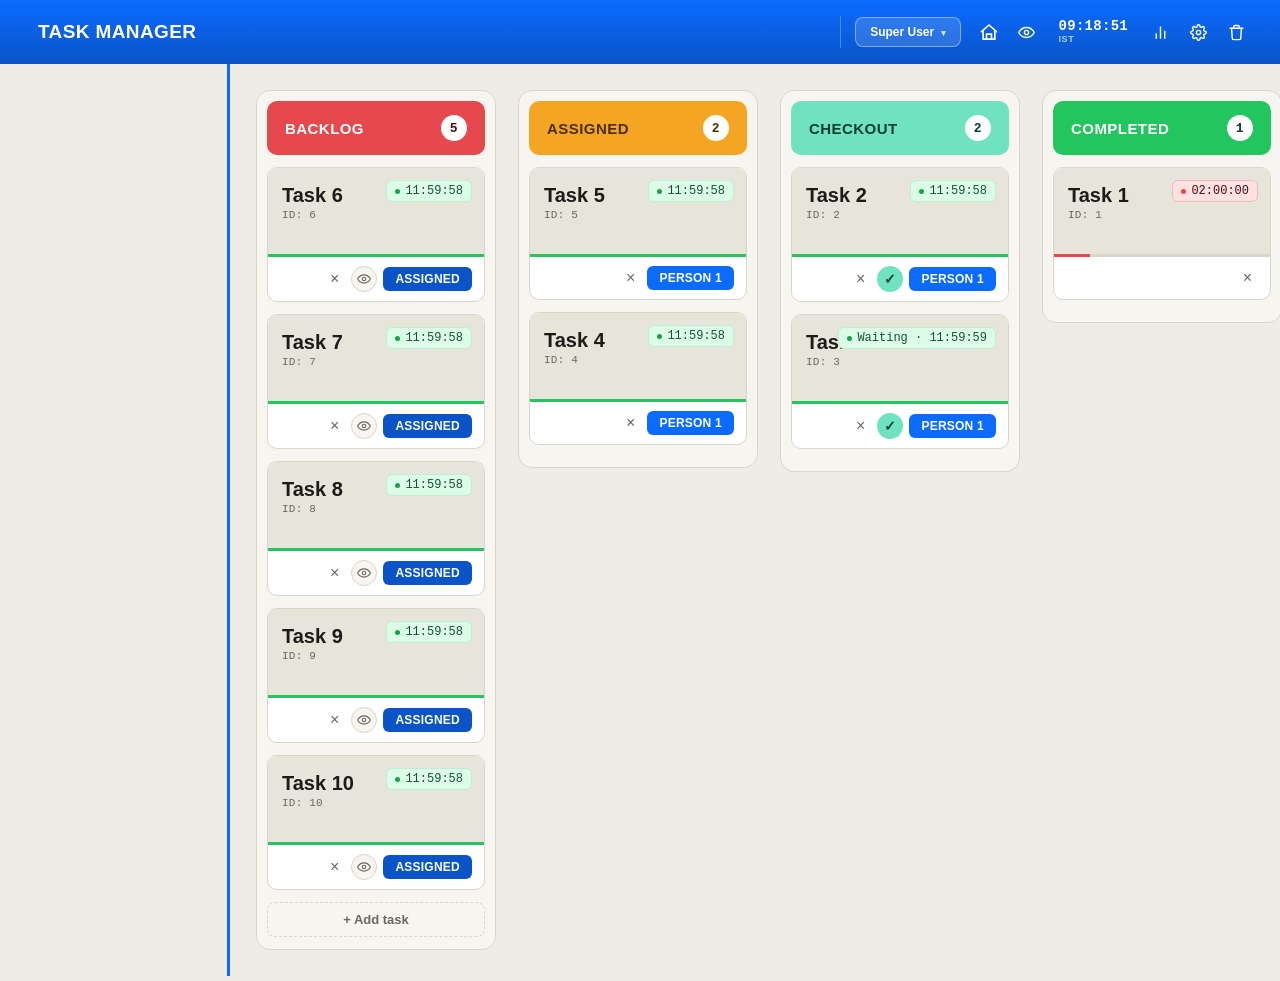
==== commit 61f91fed: "Add files via upload" ====
--- a/index.html
+++ b/index.html
@@ -49,8 +49,11 @@
   </div>
 </div>
 
-<div class="board" id="board">
-  <div class="empty-hint" style="grid-column: 1 / -1; padding: 40px 0;">Loading board…</div>
+<div class="board-layout" id="boardLayout">
+  <aside class="board-sidebar" id="boardSidebar"></aside>
+  <div class="board" id="board">
+    <div class="empty-hint" style="grid-column: 1 / -1; padding: 40px 0;">Loading board…</div>
+  </div>
 </div>
 
 <div class="detail-view hidden" id="detailView">
--- a/style.css
+++ b/style.css
@@ -156,7 +156,27 @@
     text-transform:uppercase;
   }
 
+  .board-layout{
+    display:flex;
+    align-items:stretch;
+    min-height:calc(100vh - 58px);
+  }
+  .board-sidebar{
+    width:230px;
+    flex-shrink:0;
+    background:var(--bg);
+    border-right:3px solid var(--blue);
+  }
+  @media (max-width:1000px){
+    .board-sidebar{width:170px;}
+  }
+  @media (max-width:640px){
+    .board-sidebar{display:none;}
+  }
+
   .board{
+    flex:1;
+    min-width:0;
     display:grid;
     grid-template-columns:repeat(4,minmax(240px,1fr));
     gap:22px;
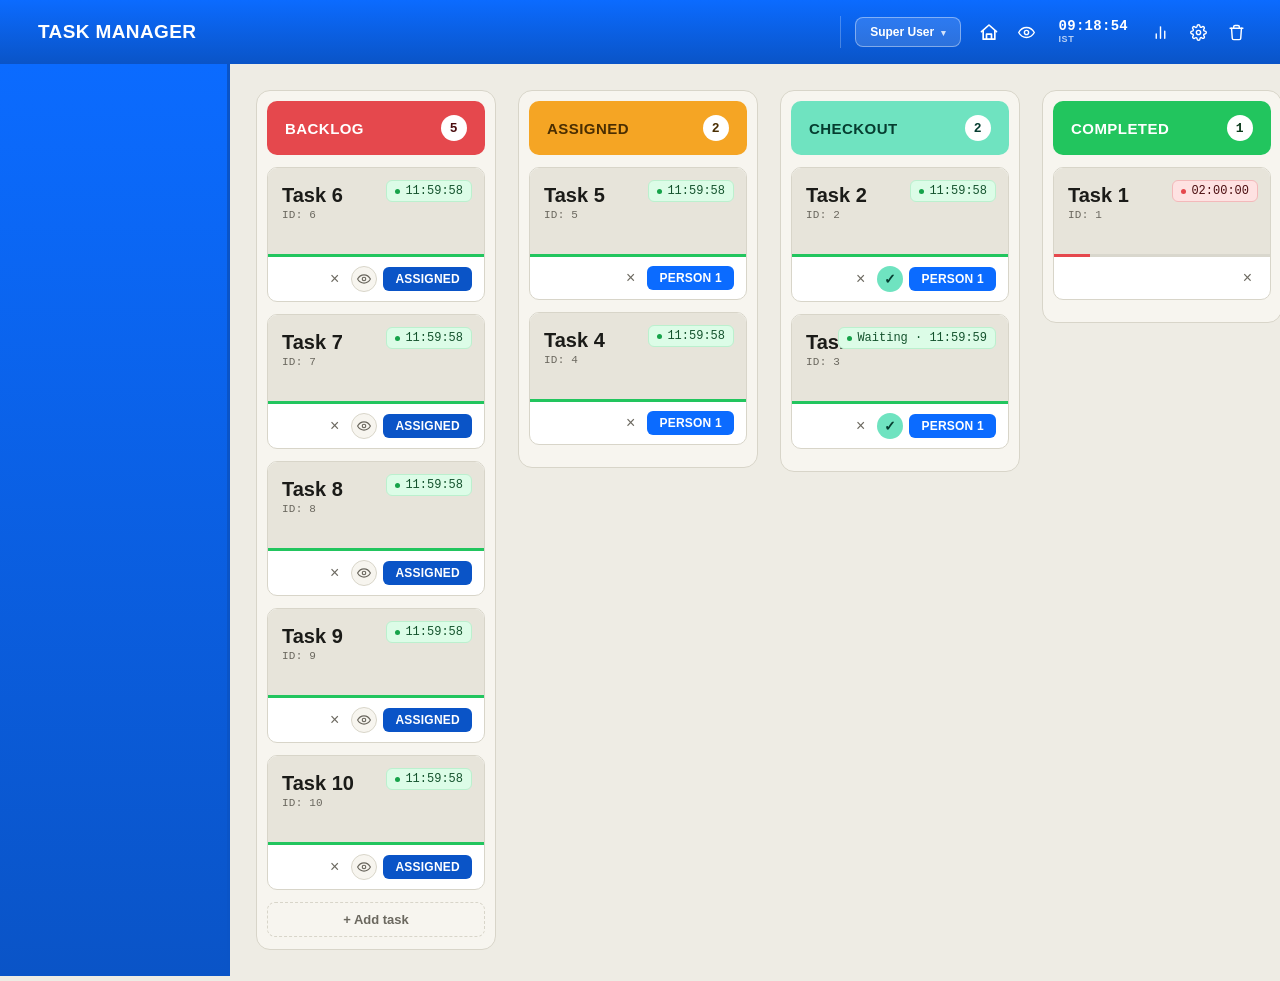
==== commit 1f49b6fa: "Change role label from 'Super User' to 'Admin'" ====
--- a/index.html
+++ b/index.html
@@ -14,9 +14,9 @@
     <div class="brand" id="brandLogo" title="Go to board"><span class=""></span>TASK MANAGER</div>
     <div class="icon-bar">
       <div class="role-toggle" id="roleToggle">
-        <button class="role-locked-btn" id="roleLockedBtn">Super User</button>
+        <button class="role-locked-btn" id="roleLockedBtn">Admin</button>
         <div class="role-options hidden" id="roleOptions">
-          <button class="role-btn" id="roleSuperBtn" data-role="super">Super User</button>
+          <button class="role-btn" id="roleSuperBtn" data-role="super">Admin</button>
           <button class="role-btn" id="roleUserBtn" data-role="user">User</button>
         </div>
       </div>
--- a/style.css
+++ b/style.css
@@ -164,8 +164,9 @@
   .board-sidebar{
     width:230px;
     flex-shrink:0;
-    background:var(--bg);
-    border-right:3px solid var(--blue);
+    background:var(--blue);
+    background-image:linear-gradient(180deg,var(--blue),var(--blue-dark));
+    border-right:3px solid var(--blue-dark);
   }
   @media (max-width:1000px){
     .board-sidebar{width:170px;}
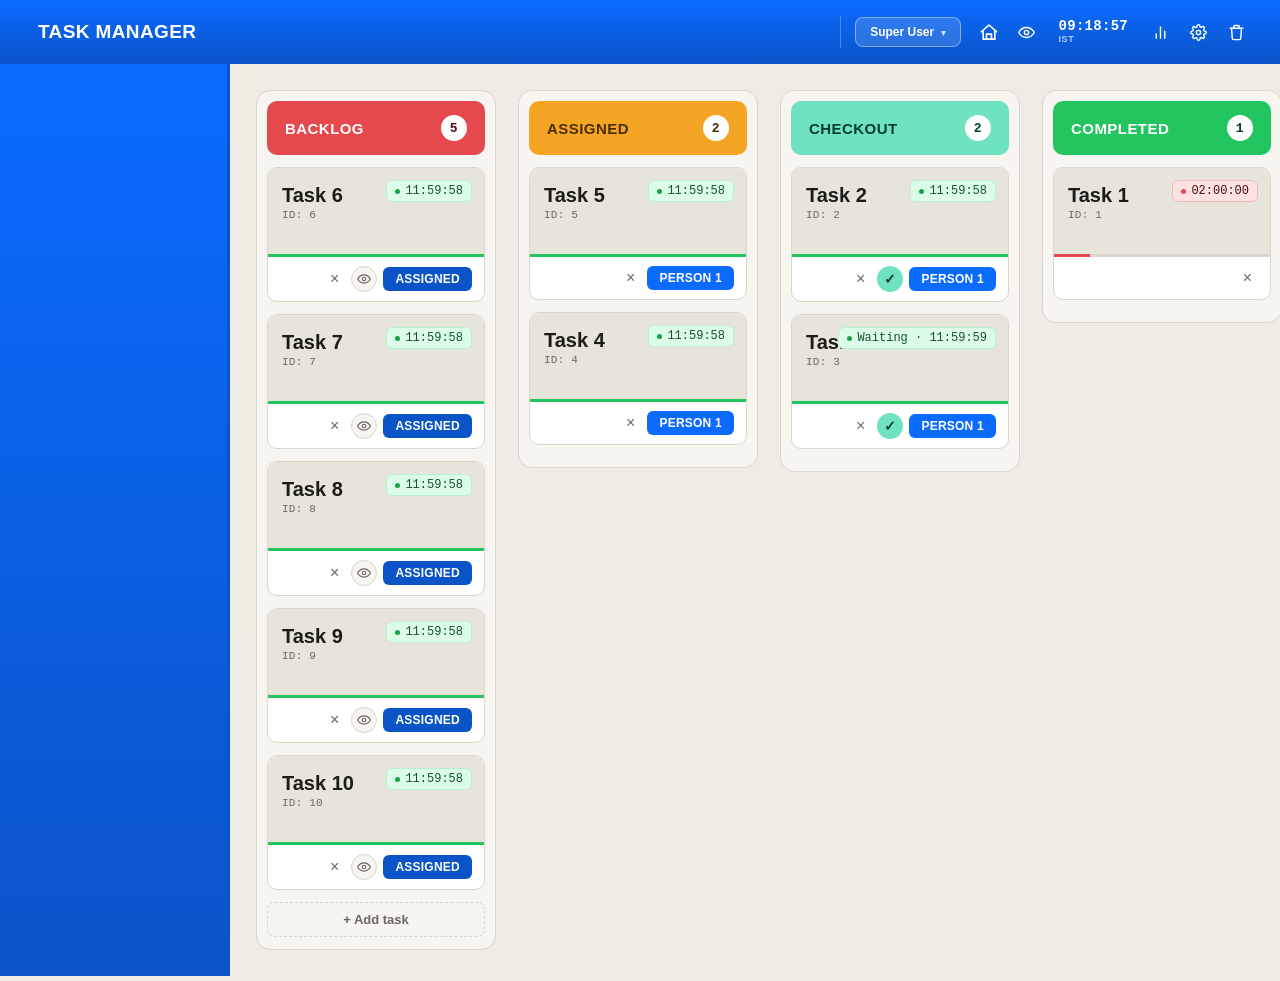
==== commit 3281ba15: "Update permission message from 'Super User' to 'Admin'" ====
--- a/index.html
+++ b/index.html
@@ -231,7 +231,7 @@
 <div class="modal-overlay hidden" id="permissionNoticeModal">
   <div class="modal-box">
     <p class="modal-title">Permission required</p>
-    <p class="modal-body" id="permissionNoticeBody">Only Super User can do this.</p>
+    <p class="modal-body" id="permissionNoticeBody">Only Admin can do this.</p>
     <div class="modal-actions">
       <button class="modal-confirm" id="permissionNoticeOk" style="background:var(--blue);">OK</button>
     </div>
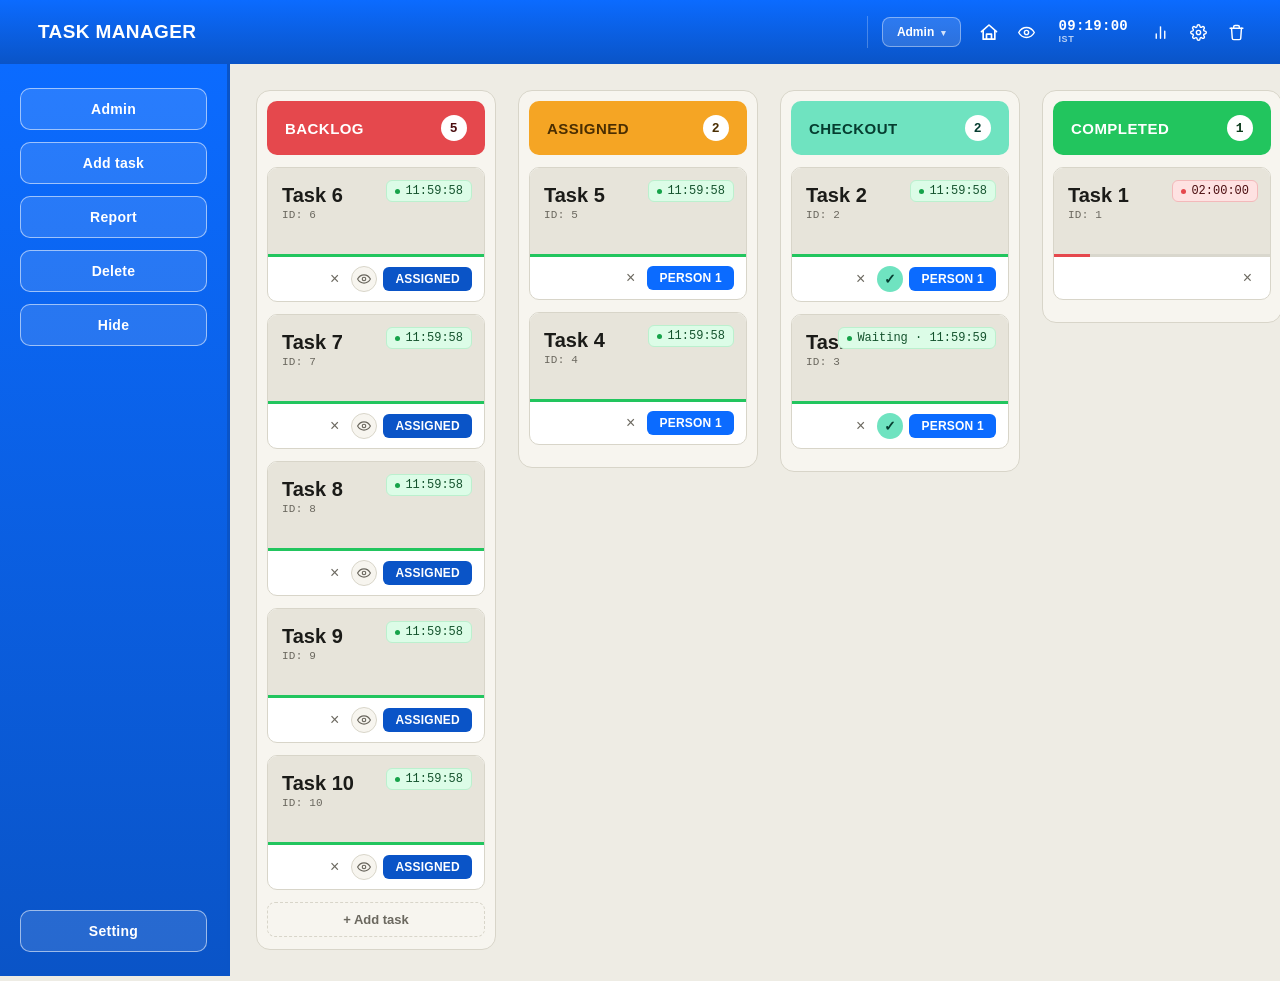
==== commit cee7d2ca: "Add files via upload" ====
--- a/index.html
+++ b/index.html
@@ -50,7 +50,15 @@
 </div>
 
 <div class="board-layout" id="boardLayout">
-  <aside class="board-sidebar" id="boardSidebar"></aside>
+  <aside class="board-sidebar" id="boardSidebar">
+    <button class="sidebar-btn" id="sidebarAdminBtn">Admin</button>
+    <button class="sidebar-btn" id="sidebarAddTaskBtn">Add task</button>
+    <button class="sidebar-btn" id="sidebarReportBtn">Report</button>
+    <button class="sidebar-btn" id="sidebarDeleteBtn">Delete</button>
+    <button class="sidebar-btn" id="sidebarHideBtn">Hide</button>
+    <div class="sidebar-spacer"></div>
+    <button class="sidebar-btn" id="sidebarSettingBtn">Setting</button>
+  </aside>
   <div class="board" id="board">
     <div class="empty-hint" style="grid-column: 1 / -1; padding: 40px 0;">Loading board…</div>
   </div>
@@ -238,6 +246,16 @@
   </div>
 </div>
 
+<div class="modal-overlay hidden" id="settingsModal">
+  <div class="modal-box">
+    <p class="modal-title">Settings</p>
+    <p class="modal-body">Settings panel coming soon.</p>
+    <div class="modal-actions">
+      <button class="modal-cancel" id="settingsModalClose">Close</button>
+    </div>
+  </div>
+</div>
+
 <script src="script.js"></script>
 </body>
 </html>
--- a/style.css
+++ b/style.css
@@ -167,7 +167,28 @@
     background:var(--blue);
     background-image:linear-gradient(180deg,var(--blue),var(--blue-dark));
     border-right:3px solid var(--blue-dark);
-  }
+    display:flex;
+    flex-direction:column;
+    align-items:center;
+    padding:24px 20px;
+    gap:12px;
+  }
+  .sidebar-btn{
+    width:100%;
+    border:1.5px solid rgba(255,255,255,0.55);
+    background:rgba(255,255,255,0.12);
+    color:#fff;
+    font-family:'Space Grotesk',sans-serif;
+    font-weight:600;
+    font-size:14px;
+    letter-spacing:0.02em;
+    padding:12px 0;
+    border-radius:10px;
+    cursor:pointer;
+    transition:background 0.15s ease, border-color 0.15s ease;
+  }
+  .sidebar-btn:hover{ background:rgba(255,255,255,0.22); border-color:#fff; }
+  .sidebar-spacer{ flex:1; }
   @media (max-width:1000px){
     .board-sidebar{width:170px;}
   }
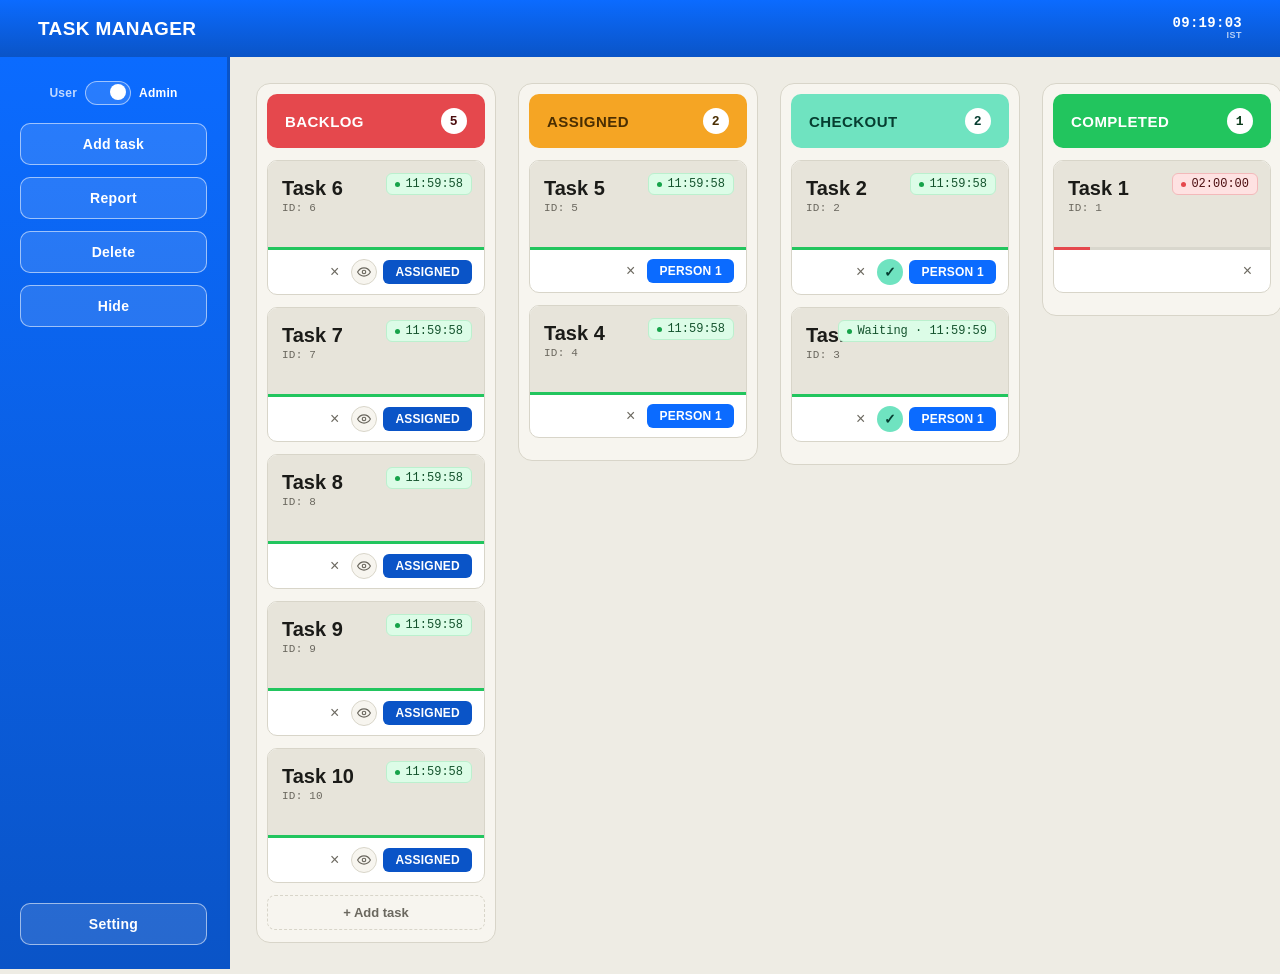
==== commit 29db6d07: "Add files via upload" ====
--- a/index.html
+++ b/index.html
@@ -12,50 +12,25 @@
 
 <div class="topbar">
     <div class="brand" id="brandLogo" title="Go to board"><span class=""></span>TASK MANAGER</div>
-    <div class="icon-bar">
-      <div class="role-toggle" id="roleToggle">
-        <button class="role-locked-btn" id="roleLockedBtn">Admin</button>
-        <div class="role-options hidden" id="roleOptions">
-          <button class="role-btn" id="roleSuperBtn" data-role="super">Admin</button>
-          <button class="role-btn" id="roleUserBtn" data-role="user">User</button>
-        </div>
-      </div>
-      <button class="icon-btn" id="homeBtn" title="Home">
-         <svg viewBox="0 0 24 24" fill="none" stroke="currentColor" stroke-width="2" stroke-linecap="round" stroke-linejoin="round" style="width:21px; height:21px;">
-    <path d="M3 11l9-8 9 8"/>
-    <path d="M5 10v10h14V10"/>
-    <path d="M9 20v-6h6v6"/>
-  </svg>
-</button>
-      <button class="icon-btn" id="eyeBtn" title="Hidden tasks">
-        <svg viewBox="0 0 24 24" fill="none" stroke="currentColor" stroke-width="2" stroke-linecap="round" stroke-linejoin="round"><path d="M1 12s4-7 11-7 11 7 11 7-4 7-11 7-11-7-11-7z"/><circle cx="12" cy="12" r="3"/></svg>
-        <span class="badge-count hidden" id="hiddenBadgeCount">0</span>
-      </button>
-      <div class="ist-clock">
-        <span class="ist-time" id="istTime">00:00:00</span>
-        <span class="ist-label">IST</span>
-      </div>
-      <button class="icon-btn" id="reportBtn" title="Reports">
-        <svg viewBox="0 0 24 24" fill="none" stroke="currentColor" stroke-width="2" stroke-linecap="round" stroke-linejoin="round"><line x1="18" y1="20" x2="18" y2="10"/><line x1="12" y1="20" x2="12" y2="4"/><line x1="6" y1="20" x2="6" y2="14"/></svg>
-      </button>
-      <button class="icon-btn" id="settingsBtn" title="Settings">
-        <svg viewBox="0 0 24 24" fill="none" stroke="currentColor" stroke-width="2" stroke-linecap="round" stroke-linejoin="round"><circle cx="12" cy="12" r="3"/><path d="M19.4 15a1.65 1.65 0 0 0 .33 1.82l.06.06a2 2 0 1 1-2.83 2.83l-.06-.06a1.65 1.65 0 0 0-1.82-.33 1.65 1.65 0 0 0-1 1.51V21a2 2 0 0 1-4 0v-.09A1.65 1.65 0 0 0 9 19.4a1.65 1.65 0 0 0-1.82.33l-.06.06a2 2 0 1 1-2.83-2.83l.06-.06a1.65 1.65 0 0 0 .33-1.82 1.65 1.65 0 0 0-1.51-1H3a2 2 0 0 1 0-4h.09A1.65 1.65 0 0 0 4.6 9a1.65 1.65 0 0 0-.33-1.82l-.06-.06a2 2 0 1 1 2.83-2.83l.06.06a1.65 1.65 0 0 0 1.82.33H9a1.65 1.65 0 0 0 1-1.51V3a2 2 0 0 1 4 0v.09a1.65 1.65 0 0 0 1 1.51 1.65 1.65 0 0 0 1.82-.33l.06-.06a2 2 0 1 1 2.83 2.83l-.06.06a1.65 1.65 0 0 0-.33 1.82V9a1.65 1.65 0 0 0 1.51 1H21a2 2 0 0 1 0 4h-.09a1.65 1.65 0 0 0-1.51 1z"/></svg>
-      </button>
-      <button class="icon-btn" id="trashBtn" title="Deleted tasks">
-        <svg viewBox="0 0 24 24" fill="none" stroke="currentColor" stroke-width="2" stroke-linecap="round" stroke-linejoin="round"><path d="M3 6h18"/><path d="M8 6V4a2 2 0 0 1 2-2h4a2 2 0 0 1 2 2v2"/><path d="M19 6l-1 14a2 2 0 0 1-2 2H8a2 2 0 0 1-2-2L5 6"/></svg>
-        <span class="badge-count hidden" id="trashBadgeCount">0</span>
-      </button>
-    </div>
-  </div>
+    <div class="ist-clock">
+      <span class="ist-time" id="istTime">00:00:00</span>
+      <span class="ist-label">IST</span>
+    </div>
 </div>
 
 <div class="board-layout" id="boardLayout">
   <aside class="board-sidebar" id="boardSidebar">
-    <button class="sidebar-btn" id="sidebarAdminBtn">Admin</button>
+    <div class="role-switch">
+      <span class="role-switch-label" id="roleSwitchLabelUser">User</span>
+      <button class="role-switch-track" id="roleSwitchTrack" role="switch" aria-label="Toggle Admin mode">
+        <span class="role-switch-thumb"></span>
+      </button>
+      <span class="role-switch-label" id="roleSwitchLabelAdmin">Admin</span>
+    </div>
     <button class="sidebar-btn" id="sidebarAddTaskBtn">Add task</button>
     <button class="sidebar-btn" id="sidebarReportBtn">Report</button>
-    <button class="sidebar-btn" id="sidebarDeleteBtn">Delete</button>
-    <button class="sidebar-btn" id="sidebarHideBtn">Hide</button>
+    <button class="sidebar-btn" id="sidebarDeleteBtn">Delete<span class="sidebar-badge hidden" id="trashBadgeCount">0</span></button>
+    <button class="sidebar-btn" id="sidebarHideBtn">Hide<span class="sidebar-badge hidden" id="hiddenBadgeCount">0</span></button>
     <div class="sidebar-spacer"></div>
     <button class="sidebar-btn" id="sidebarSettingBtn">Setting</button>
   </aside>
--- a/style.css
+++ b/style.css
@@ -63,81 +63,10 @@
     opacity:0.92;
   }
 
-  .icon-bar{
-    display:flex;
-    align-items:center;
-    gap:6px;
-    margin-left:6px;
-    padding-left:14px;
-    border-left:1px solid rgba(255,255,255,0.25);
-  }
-  .icon-btn{
-    width:32px; height:32px;
-    border-radius:8px;
-    border:none;
-    background:transparent;
-    color:#fff;
-    display:flex;
-    align-items:center;
-    justify-content:center;
-    cursor:pointer;
-    transition:background 0.15s ease;
-  }
-  .icon-btn:hover{ background:rgba(255,255,255,0.16); }
-  .icon-btn svg{ width:17px; height:17px; }
-
-  .role-toggle{
-    position:relative;
-    margin-right:6px;
-  }
-  .role-locked-btn{
-    border:1px solid rgba(255,255,255,0.4);
-    background:rgba(255,255,255,0.14);
-    color:#fff;
-    font-size:12px;
-    font-weight:600;
-    padding:7px 14px;
-    border-radius:8px;
-    cursor:pointer;
-    white-space:nowrap;
-  }
-  .role-locked-btn:hover{ background:rgba(255,255,255,0.22); }
-  .role-caret{ font-size:9px; margin-left:3px; opacity:0.8; }
-  .role-options{
-    position:absolute;
-    top:calc(100% + 6px);
-    right:0;
-    background:#fff;
-    border:1px solid var(--line);
-    border-radius:9px;
-    box-shadow:0 8px 20px rgba(0,0,0,0.18);
-    padding:4px;
+  .ist-clock{
     display:flex;
     flex-direction:column;
-    gap:2px;
-    z-index:50;
-    min-width:130px;
-  }
-  .role-options.hidden{ display:none; }
-  .role-btn{
-    border:none;
-    background:transparent;
-    color:var(--ink);
-    font-size:12px;
-    font-weight:600;
-    padding:8px 12px;
-    border-radius:7px;
-    cursor:pointer;
-    text-align:left;
-    white-space:nowrap;
-  }
-  .role-btn:hover{ background:var(--panel); }
-  .role-btn.active{ background:var(--blue); color:#fff; }
-
-  .ist-clock{
-    display:flex;
-    flex-direction:column;
-    align-items:flex-start;
+    align-items:flex-end;
     line-height:1.1;
     padding:0 10px;
   }
@@ -185,10 +114,62 @@
     padding:12px 0;
     border-radius:10px;
     cursor:pointer;
+    display:flex;
+    align-items:center;
+    justify-content:center;
+    gap:8px;
     transition:background 0.15s ease, border-color 0.15s ease;
   }
   .sidebar-btn:hover{ background:rgba(255,255,255,0.22); border-color:#fff; }
+  .sidebar-badge{
+    min-width:18px; height:18px;
+    padding:0 5px;
+    border-radius:9px;
+    background:var(--red);
+    color:#fff;
+    font-family:'Inter',sans-serif;
+    font-size:11px;
+    font-weight:700;
+    line-height:18px;
+    text-align:center;
+  }
   .sidebar-spacer{ flex:1; }
+
+  .role-switch{
+    width:100%;
+    display:flex;
+    align-items:center;
+    justify-content:center;
+    gap:8px;
+    margin-bottom:6px;
+  }
+  .role-switch-label{
+    font-family:'Space Grotesk',sans-serif;
+    font-size:12px;
+    font-weight:600;
+    color:rgba(255,255,255,0.75);
+    letter-spacing:0.02em;
+  }
+  .role-switch-label.active{ color:#fff; }
+  .role-switch-track{
+    position:relative;
+    width:46px; height:24px;
+    border-radius:14px;
+    border:1.5px solid rgba(255,255,255,0.55);
+    background:rgba(255,255,255,0.12);
+    cursor:pointer;
+    flex-shrink:0;
+    padding:0;
+  }
+  .role-switch-thumb{
+    position:absolute;
+    top:2px; left:2px;
+    width:16px; height:16px;
+    border-radius:50%;
+    background:#fff;
+    transition:left 0.15s ease;
+  }
+  .role-switch-track.is-admin .role-switch-thumb{ left:24px; }
   @media (max-width:1000px){
     .board-sidebar{width:170px;}
   }
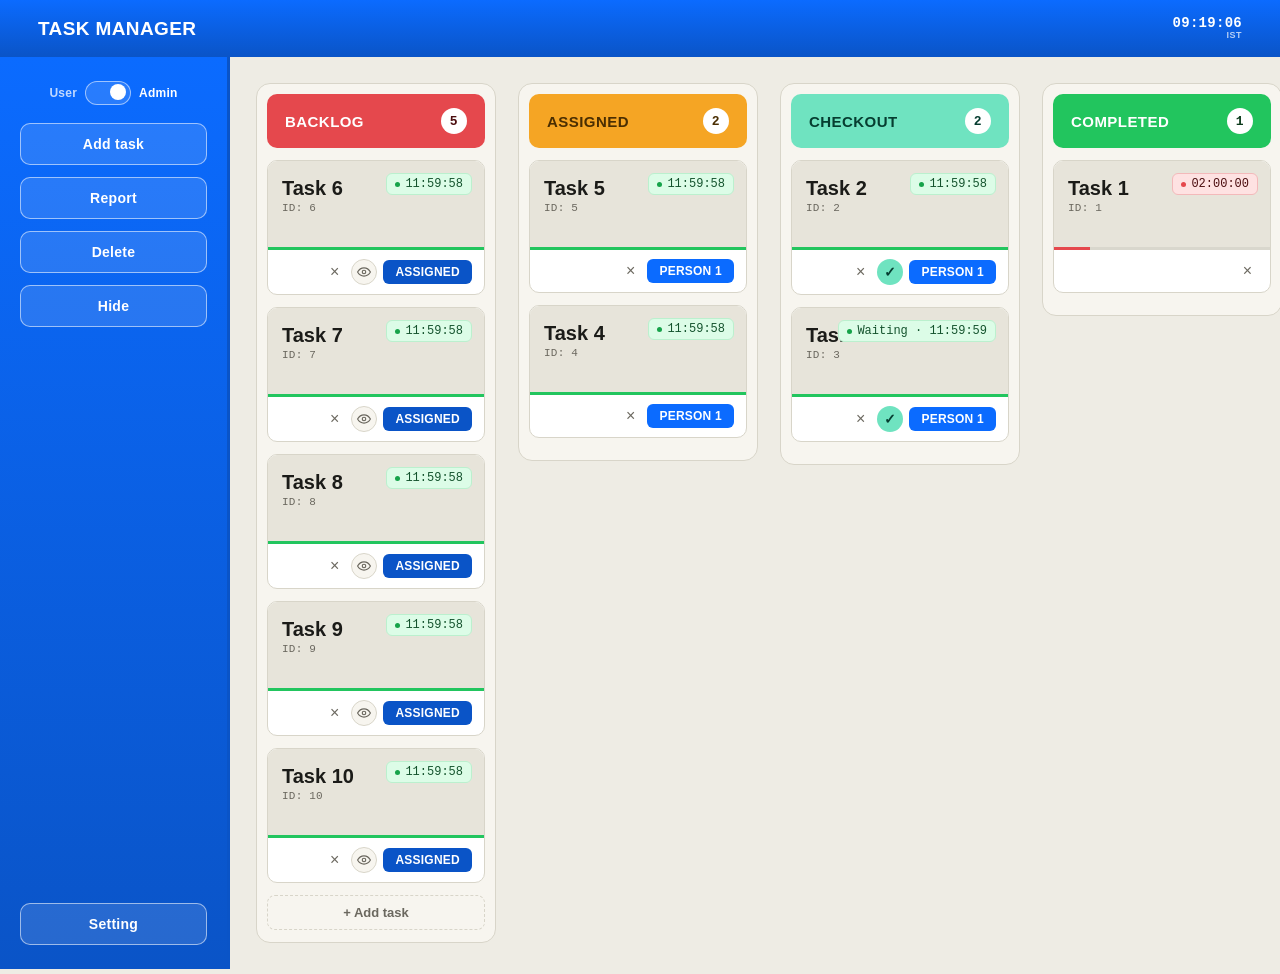
==== commit a3924410: "Add files via upload" ====
--- a/index.html
+++ b/index.html
@@ -222,9 +222,43 @@
 </div>
 
 <div class="modal-overlay hidden" id="settingsModal">
-  <div class="modal-box">
+  <div class="modal-box modal-box-lg">
     <p class="modal-title">Settings</p>
-    <p class="modal-body">Settings panel coming soon.</p>
+    <div class="modal-scroll-body">
+
+      <p class="report-section-title">Account</p>
+
+      <div id="accountLoggedOutView">
+        <label class="field-label" for="loginEmailInput">Email</label>
+        <input type="email" class="field-input" id="loginEmailInput" placeholder="you@example.com" />
+        <label class="field-label" for="loginPasswordInput">Password</label>
+        <input type="password" class="field-input" id="loginPasswordInput" placeholder="••••••••" />
+        <p class="field-error" id="loginError"></p>
+        <button class="modal-confirm" id="loginBtn" style="background:var(--blue); width:100%;">Log in</button>
+      </div>
+
+      <div class="hidden" id="accountLoggedInView">
+        <label class="field-label" for="accountNameInput">Name</label>
+        <input type="text" class="field-input" id="accountNameInput" placeholder="Your name" />
+        <label class="field-label" for="accountEmailInput">Email</label>
+        <input type="email" class="field-input" id="accountEmailInput" placeholder="you@example.com" />
+        <p class="field-success" id="accountSavedNotice">Saved.</p>
+        <div class="account-btn-row">
+          <button class="modal-confirm" id="saveAccountBtn" style="background:var(--blue);">Save details</button>
+          <button class="modal-cancel" id="logoutBtn">Log out</button>
+        </div>
+      </div>
+
+      <p class="report-section-title">Appearance</p>
+      <div class="theme-switch-row">
+        <span class="theme-switch-label" id="themeLabelLight">Light</span>
+        <button class="theme-switch-track" id="themeSwitchTrack" role="switch" aria-label="Toggle dark theme">
+          <span class="theme-switch-thumb"></span>
+        </button>
+        <span class="theme-switch-label" id="themeLabelDark">Dark</span>
+      </div>
+
+    </div>
     <div class="modal-actions">
       <button class="modal-cancel" id="settingsModalClose">Close</button>
     </div>
--- a/style.css
+++ b/style.css
@@ -19,6 +19,17 @@
     --green-ink: #0B3A1B;
   }
 
+  body.dark-theme{
+    --bg: #14171C;
+    --panel: #1C2029;
+    --card: #232733;
+    --card-body: #2A2F3B;
+    --ink: #F1F1EC;
+    --ink-soft: #A5A9B2;
+    --line: #333846;
+  }
+  body{ transition:background 0.15s ease, color 0.15s ease; }
+
   *{box-sizing:border-box;}
   html,body{margin:0;padding:0;}
   body{
@@ -170,6 +181,33 @@
     transition:left 0.15s ease;
   }
   .role-switch-track.is-admin .role-switch-thumb{ left:24px; }
+
+  .theme-switch-row{ display:flex; align-items:center; gap:10px; margin:4px 0 6px; }
+  .theme-switch-label{ font-size:13px; font-weight:600; color:var(--ink-soft); }
+  .theme-switch-label.active{ color:var(--ink); }
+  .theme-switch-track{
+    position:relative;
+    width:46px; height:24px;
+    border-radius:14px;
+    border:1.5px solid var(--line);
+    background:var(--panel);
+    cursor:pointer;
+    flex-shrink:0;
+    padding:0;
+  }
+  .theme-switch-thumb{
+    position:absolute;
+    top:2px; left:2px;
+    width:16px; height:16px;
+    border-radius:50%;
+    background:var(--ink-soft);
+    transition:left 0.15s ease, background 0.15s ease;
+  }
+  .theme-switch-track.is-dark{ background:var(--ink); border-color:var(--ink); }
+  .theme-switch-track.is-dark .theme-switch-thumb{ left:24px; background:var(--card); }
+
+  .account-btn-row{ display:flex; gap:10px; margin-top:6px; }
+  .account-btn-row .modal-confirm, .account-btn-row .modal-cancel{ flex:1; }
   @media (max-width:1000px){
     .board-sidebar{width:170px;}
   }
@@ -471,7 +509,8 @@
     padding:8px 10px;
     font-family:'Inter',sans-serif;
     font-size:13px;
-    background:#fff;
+    background:var(--card);
+    color:var(--ink);
     outline:none;
     margin-bottom:14px;
   }
@@ -484,6 +523,13 @@
     display:none;
   }
   .field-error.show{ display:block; }
+  .field-success{
+    color:var(--green);
+    font-size:12px;
+    margin:-8px 0 4px;
+    display:none;
+  }
+  .field-success.show{ display:block; }
 
   .empty-hint{
     text-align:center;
@@ -505,7 +551,8 @@
   }
   .modal-overlay.hidden{ display:none; }
   .modal-box{
-    background:#fff;
+    background:var(--card);
+    color:var(--ink);
     border-radius:14px;
     padding:22px 22px 18px;
     width:min(320px, 90vw);
@@ -555,6 +602,8 @@
     padding:7px 9px;
     font-family:'JetBrains Mono',monospace;
     font-size:13px;
+    background:var(--card);
+    color:var(--ink);
   }
   .add-shift-btn{
     border:none;
@@ -641,7 +690,7 @@
     height:calc(100vh - 58px);
   }
   .detail-subheader{
-    background:#E4E2D8;
+    background:var(--panel);
     border-bottom:1px solid var(--line);
     padding:12px 20px;
     display:flex;
@@ -655,7 +704,7 @@
     justify-content:center;
     gap:10px;
     padding:8px 20px;
-    background:#F1EFE6;
+    background:var(--bg);
     border-bottom:1px solid var(--line);
     font-size:13px;
   }
@@ -665,7 +714,7 @@
     font-weight:700;
     font-size:14px;
     padding:4px 10px;
-    background:#fff;
+    background:var(--card);
     border:1px solid var(--line);
     border-radius:6px;
     min-width:92px;
@@ -673,7 +722,7 @@
   }
   .measure-btn{
     border:1px solid var(--line);
-    background:#fff;
+    background:var(--card);
     border-radius:6px;
     padding:6px 12px;
     font-size:12px;
@@ -824,7 +873,7 @@
     cursor:pointer;
   }
   .tool-btn:hover{ background:var(--card-body); }
-  .tool-btn.active{ background:#fff; border:2px solid var(--blue); border-radius:6px; margin:2px; }
+  .tool-btn.active{ background:var(--card); border:2px solid var(--blue); border-radius:6px; margin:2px; }
   .tool-btn svg{ width:18px; height:18px; }
 
   .canvas-area{
